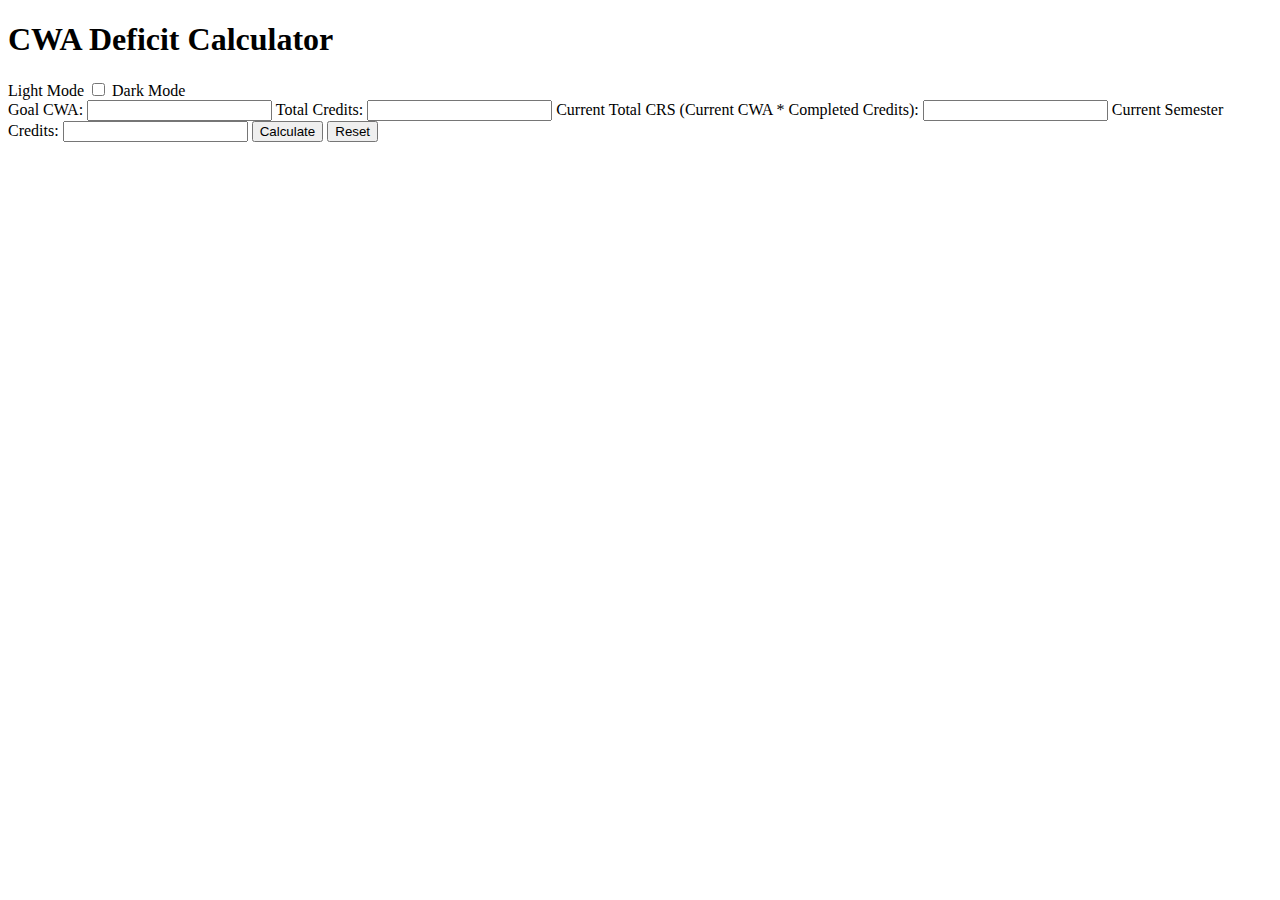
==== main.html @ 5a4df029 "Create main.html" ====
<!DOCTYPE html>
<html lang="en">
<head>
    <meta charset="UTF-8">
    <meta name="viewport" content="width=device-width, initial-scale=1.0">
    <title>CWA Deficit Calculator</title>
    <link rel="stylesheet" href="styles.css">
</head>
<body>
    <div class="container">
        <h1>CWA Deficit Calculator</h1>
        <div class="theme-switcher">
            <span>Light Mode</span>
            <label class="switch">
                <input type="checkbox" id="themeToggle">
                <span class="slider"></span>
            </label>
            <span>Dark Mode</span>
        </div>
        <form id="cwaForm">
            <label for="goal">Goal CWA:</label>
            <input type="number" id="goal" step="0.01" required>
            
            <label for="totalCredits">Total Credits:</label>
            <input type="number" id="totalCredits" required>
            
            <label for="CRS">Current Total CRS (Current CWA * Completed Credits):</label>
            <input type="number" id="CRS" required>
            
            <label for="currentCredit">Current Semester Credits:</label>
            <input type="number" id="currentCredit" required>
            
            <button type="button" onclick="handleCalculateCWA()">Calculate</button>
            <button type="button" onclick="handleReset()">Reset</button>
        </form>
        <p id="result"></p>
    </div>
    <script src="script.js"></script>
</body>
</html>
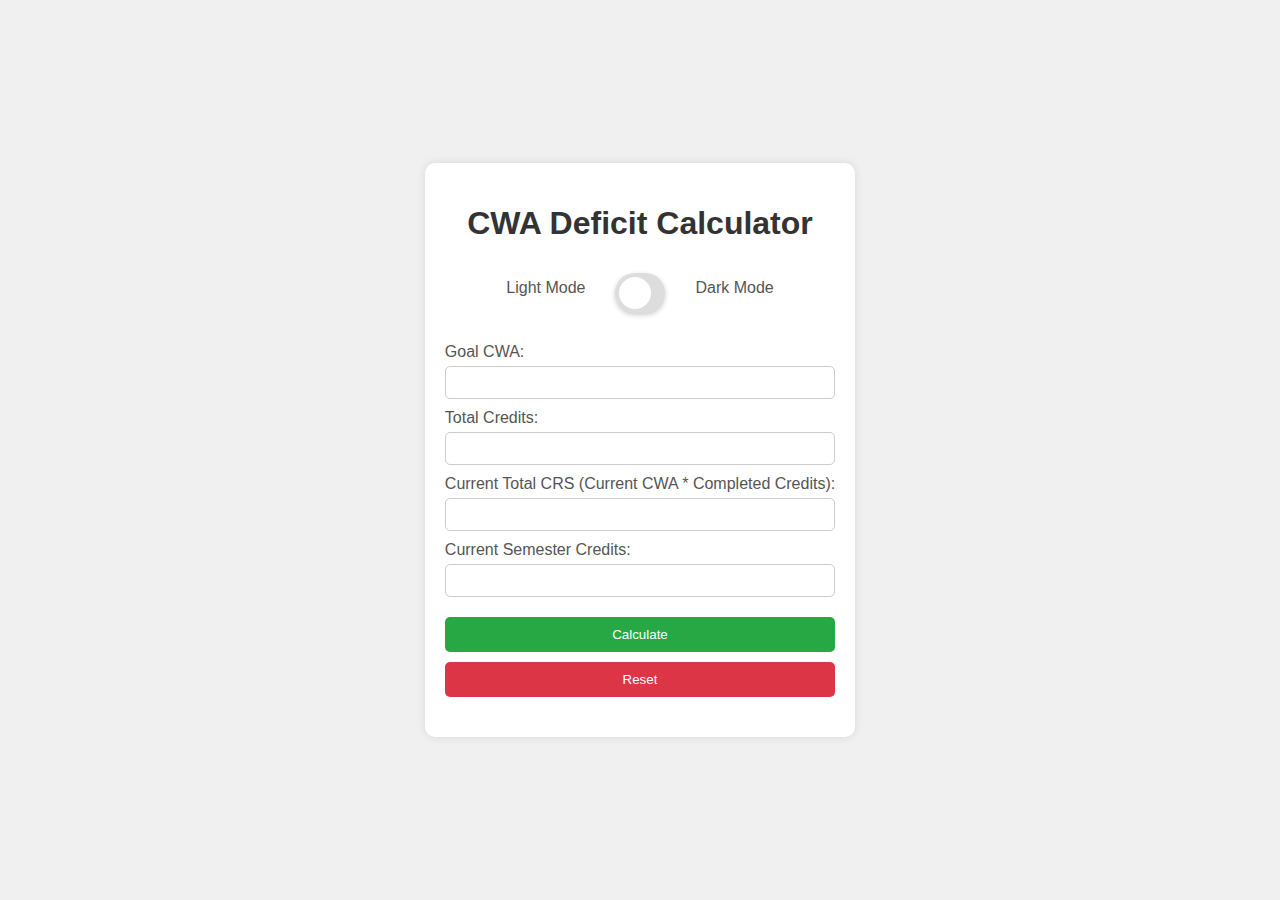
==== commit 3c843ad3: "Update index.html" ====
--- a/main.html
+++ b/main.html
@@ -4,7 +4,7 @@
     <meta charset="UTF-8">
     <meta name="viewport" content="width=device-width, initial-scale=1.0">
     <title>CWA Deficit Calculator</title>
-    <link rel="stylesheet" href="styles.css">
+    <link rel="stylesheet" href="style.css">
 </head>
 <body>
     <div class="container">
--- a/style.css
+++ b/style.css
@@ -0,0 +1,169 @@
+/* Base styles */
+body {
+    font-family: Arial, sans-serif;
+    background-color: #f0f0f0;
+    color: #333;
+    display: flex;
+    justify-content: center;
+    align-items: center;
+    height: 100vh;
+    margin: 0;
+    transition: background-color 0.3s, color 0.3s;
+}
+
+.container {
+    background-color: #fff;
+    padding: 20px;
+    border-radius: 10px;
+    box-shadow: 0 0 10px rgba(0, 0, 0, 0.1);
+    transition: background-color 0.3s, box-shadow 0.3s;
+}
+
+h1 {
+    text-align: center;
+    color: #333;
+}
+
+form {
+    display: flex;
+    flex-direction: column;
+}
+
+label {
+    margin-top: 10px;
+    color: #555;
+}
+
+input {
+    padding: 8px;
+    margin-top: 5px;
+    border: 1px solid #ccc;
+    border-radius: 5px;
+}
+
+button {
+    margin-top: 20px;
+    padding: 10px;
+    background-color: #28a745;
+    color: #fff;
+    border: none;
+    border-radius: 5px;
+    cursor: pointer;
+    transition: background-color 0.3s;
+}
+
+button:hover {
+    background-color: #218838;
+}
+
+button[type="button"]:last-child {
+    background-color: #dc3545;
+    margin-top: 10px;
+}
+
+button[type="button"]:last-child:hover {
+    background-color: #c82333;
+}
+
+#result {
+    margin-top: 20px;
+    color: #333;
+    text-align: center;
+}
+
+.theme-switcher {
+    display: flex;
+    align-items: center;
+    justify-content: center;
+    margin-bottom: 20px;
+}
+
+.theme-switcher span {
+    margin: 0 15px;
+    font-size: 16px;
+    color: #555;
+}
+
+.switch {
+    position: relative;
+    display: inline-block;
+    width: 80px;
+    height: 40px;
+}
+
+.switch input {
+    opacity: 0;
+    width: 0;
+    height: 0;
+}
+
+.slider {
+    position: absolute;
+    cursor: pointer;
+    top: 0;
+    left: 0;
+    right: 0;
+    bottom: 0;
+    background-color: #ddd;
+    transition: .4s;
+    border-radius: 30px;
+    box-shadow: 0 2px 5px rgba(0, 0, 0, 0.2);
+}
+
+.slider:before {
+    position: absolute;
+    content: "";
+    height: 32px;
+    width: 32px;
+    border-radius: 50%;
+    left: 4px;
+    bottom: 4px;
+    background-color: white;
+    transition: .4s;
+}
+
+input:checked + .slider {
+    background-color: #28a745;
+}
+
+input:checked + .slider:before {
+    transform: translateX(40px);
+}
+
+/* Dark mode styles */
+body.dark-mode {
+    background-color: #333;
+    color: #f0f0f0;
+}
+
+body.dark-mode .container {
+    background-color: #444;
+    box-shadow: 0 0 10px rgba(0, 0, 0, 0.5);
+}
+
+body.dark-mode h1 {
+    color: #f0f0f0;
+}
+
+body.dark-mode label {
+    color: #ddd;
+}
+
+body.dark-mode input {
+    background-color: #555;
+    color: #f0f0f0;
+    border: 1px solid #666;
+}
+
+body.dark-mode button {
+    background-color: #4CAF50;
+    color: #fff;
+}
+
+body.dark-mode button[type="button"]:last-child {
+    background-color: #f44336;
+}
+
+body.dark-mode #result {
+    color: #f0f0f0;
+}
